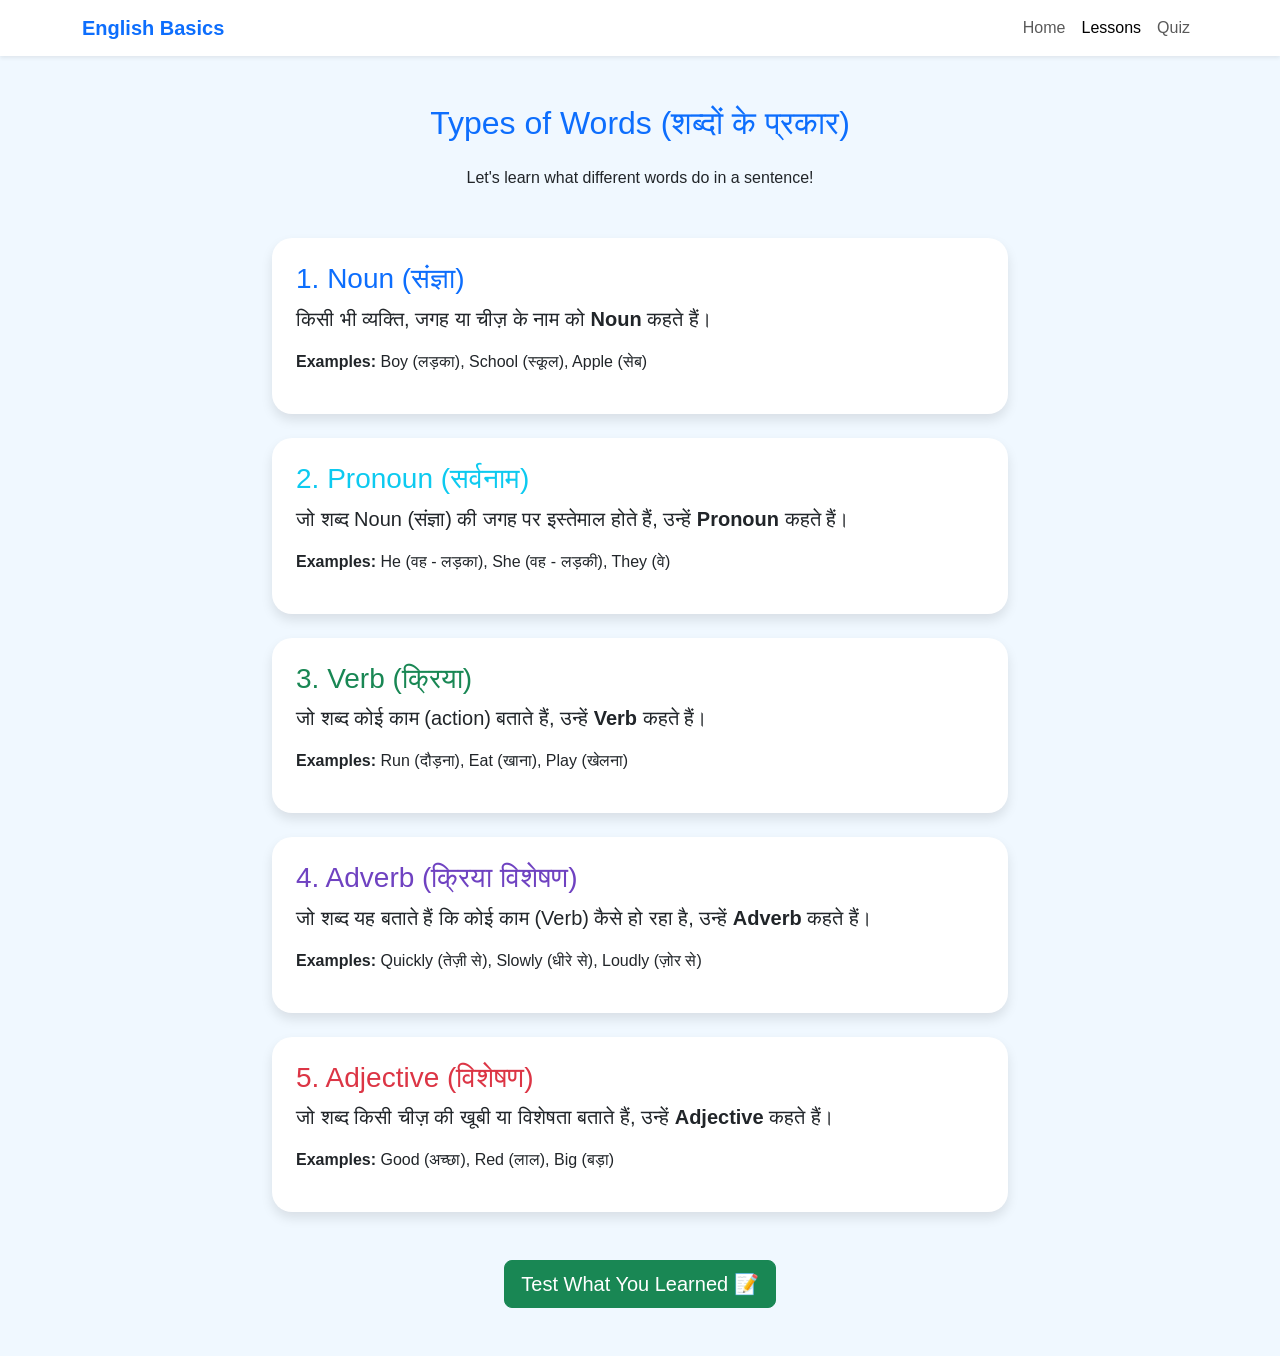
==== lessons2.html @ c2ea153f "Add files via upload" ====
<!DOCTYPE html>
<html lang="en">
<head>
    <meta charset="UTF-8">
    <meta name="viewport" content="width=device-width, initial-scale=1.0">
    <title>Word Types - English Basics</title>

    <!-- Bootstrap 5 CSS -->
    <link href="https://cdn.jsdelivr.net/npm/bootstrap@5.3.3/dist/css/bootstrap.min.css" rel="stylesheet" integrity="sha384-QWTKZyjpPEjISv5WaRU9OFeRpok6YctnYmDr5pNlyT2bRjXh0JMhjY6hW+ALEwIH" crossorigin="anonymous">
    
    <!-- Custom CSS -->
    <link rel="stylesheet" href="style.css">
</head>
<body>

    <!-- Navigation Bar -->
    <nav class="navbar navbar-expand-lg navbar-light bg-white shadow-sm">
      <div class="container">
        <a class="navbar-brand text-primary fw-bold" href="index.html">English Basics</a>
        <button class="navbar-toggler" type="button" data-bs-toggle="collapse" data-bs-target="#navbarNav">
          <span class="navbar-toggler-icon"></span>
        </button>
        <div class="collapse navbar-collapse" id="navbarNav">
          <ul class="navbar-nav ms-auto">
            <li class="nav-item">
              <a class="nav-link" href="index.html">Home</a>
            </li>
            <li class="nav-item">
              <a class="nav-link active" href="lessons.html">Lessons</a>
            </li>
            <li class="nav-item">
              <a class="nav-link" href="quiz1.html">Quiz</a>
            </li>
          </ul>
        </div>
      </div>
    </nav>

    <!-- Main Content -->
    <div class="container mt-5">
        <h2 class="text-center text-primary mb-4">Types of Words (शब्दों के प्रकार)</h2>
        <p class="text-center mb-5">Let's learn what different words do in a sentence!</p>
        
        <div class="row justify-content-center">
            
            <!-- Noun Card -->
            <div class="col-md-8 mb-4">
                <div class="card lesson-card p-4">
                    <h3 class="text-primary">1. Noun (संज्ञा)</h3>
                    <p class="fs-5">किसी भी व्यक्ति, जगह या चीज़ के नाम को <strong>Noun</strong> कहते हैं।</p>
                    <p><strong>Examples:</strong> Boy (लड़का), School (स्कूल), Apple (सेब)</p>
                </div>
            </div>

            <!-- Pronoun Card -->
            <div class="col-md-8 mb-4">
                <div class="card lesson-card p-4">
                    <h3 class="text-info">2. Pronoun (सर्वनाम)</h3>
                    <p class="fs-5">जो शब्द Noun (संज्ञा) की जगह पर इस्तेमाल होते हैं, उन्हें <strong>Pronoun</strong> कहते हैं।</p>
                    <p><strong>Examples:</strong> He (वह - लड़का), She (वह - लड़की), They (वे)</p>
                </div>
            </div>

            <!-- Verb Card -->
            <div class="col-md-8 mb-4">
                <div class="card lesson-card p-4">
                    <h3 class="text-success">3. Verb (क्रिया)</h3>
                    <p class="fs-5">जो शब्द कोई काम (action) बताते हैं, उन्हें <strong>Verb</strong> कहते हैं।</p>
                    <p><strong>Examples:</strong> Run (दौड़ना), Eat (खाना), Play (खेलना)</p>
                </div>
            </div>

            <!-- Adverb Card -->
            <div class="col-md-8 mb-4">
                <div class="card lesson-card p-4">
                    <h3 style="color: #6f42c1;">4. Adverb (क्रिया विशेषण)</h3>
                    <p class="fs-5">जो शब्द यह बताते हैं कि कोई काम (Verb) कैसे हो रहा है, उन्हें <strong>Adverb</strong> कहते हैं।</p>
                    <p><strong>Examples:</strong> Quickly (तेज़ी से), Slowly (धीरे से), Loudly (ज़ोर से)</p>
                </div>
            </div>

            <!-- Adjective Card -->
            <div class="col-md-8 mb-4">
                <div class="card lesson-card p-4">
                    <h3 class="text-danger">5. Adjective (विशेषण)</h3>
                    <p class="fs-5">जो शब्द किसी चीज़ की खूबी या विशेषता बताते हैं, उन्हें <strong>Adjective</strong> कहते हैं।</p>
                    <p><strong>Examples:</strong> Good (अच्छा), Red (लाल), Big (बड़ा)</p>
                </div>
            </div>

        </div>
        
        <div class="text-center mt-4 mb-5">
            <a href="quiz1.html" class="btn btn-success btn-lg">Test What You Learned 📝</a>
        </div>
    </div>

    <!-- Bootstrap 5 JavaScript Bundle -->
    <script src="https://cdn.jsdelivr.net/npm/bootstrap@5.3.3/dist/js/bootstrap.bundle.min.js" integrity="sha384-YvpcrYf0tY3lHB60NNkmxc5s9fDVZLESaAA55NDzOxhy9GkcIdslK1eN7N6jIeHz" crossorigin="anonymous"></script>
    
    <!-- Custom JavaScript -->
    <script src="script.js"></script>
</body>
</html>
---- style.css ----
body {
    background-color: #f0f8ff; 
    font-family: 'Comic Sans MS', 'Chalkboard SE', sans-serif; 
}

.lesson-card {
    border-radius: 20px; 
    border: none; 
    box-shadow: 0 6px 12px rgba(0, 0, 0, 0.1);
    transition: transform 0.2s; 
}
.lesson-card:hover {
    transform: translateY(-5px);
}
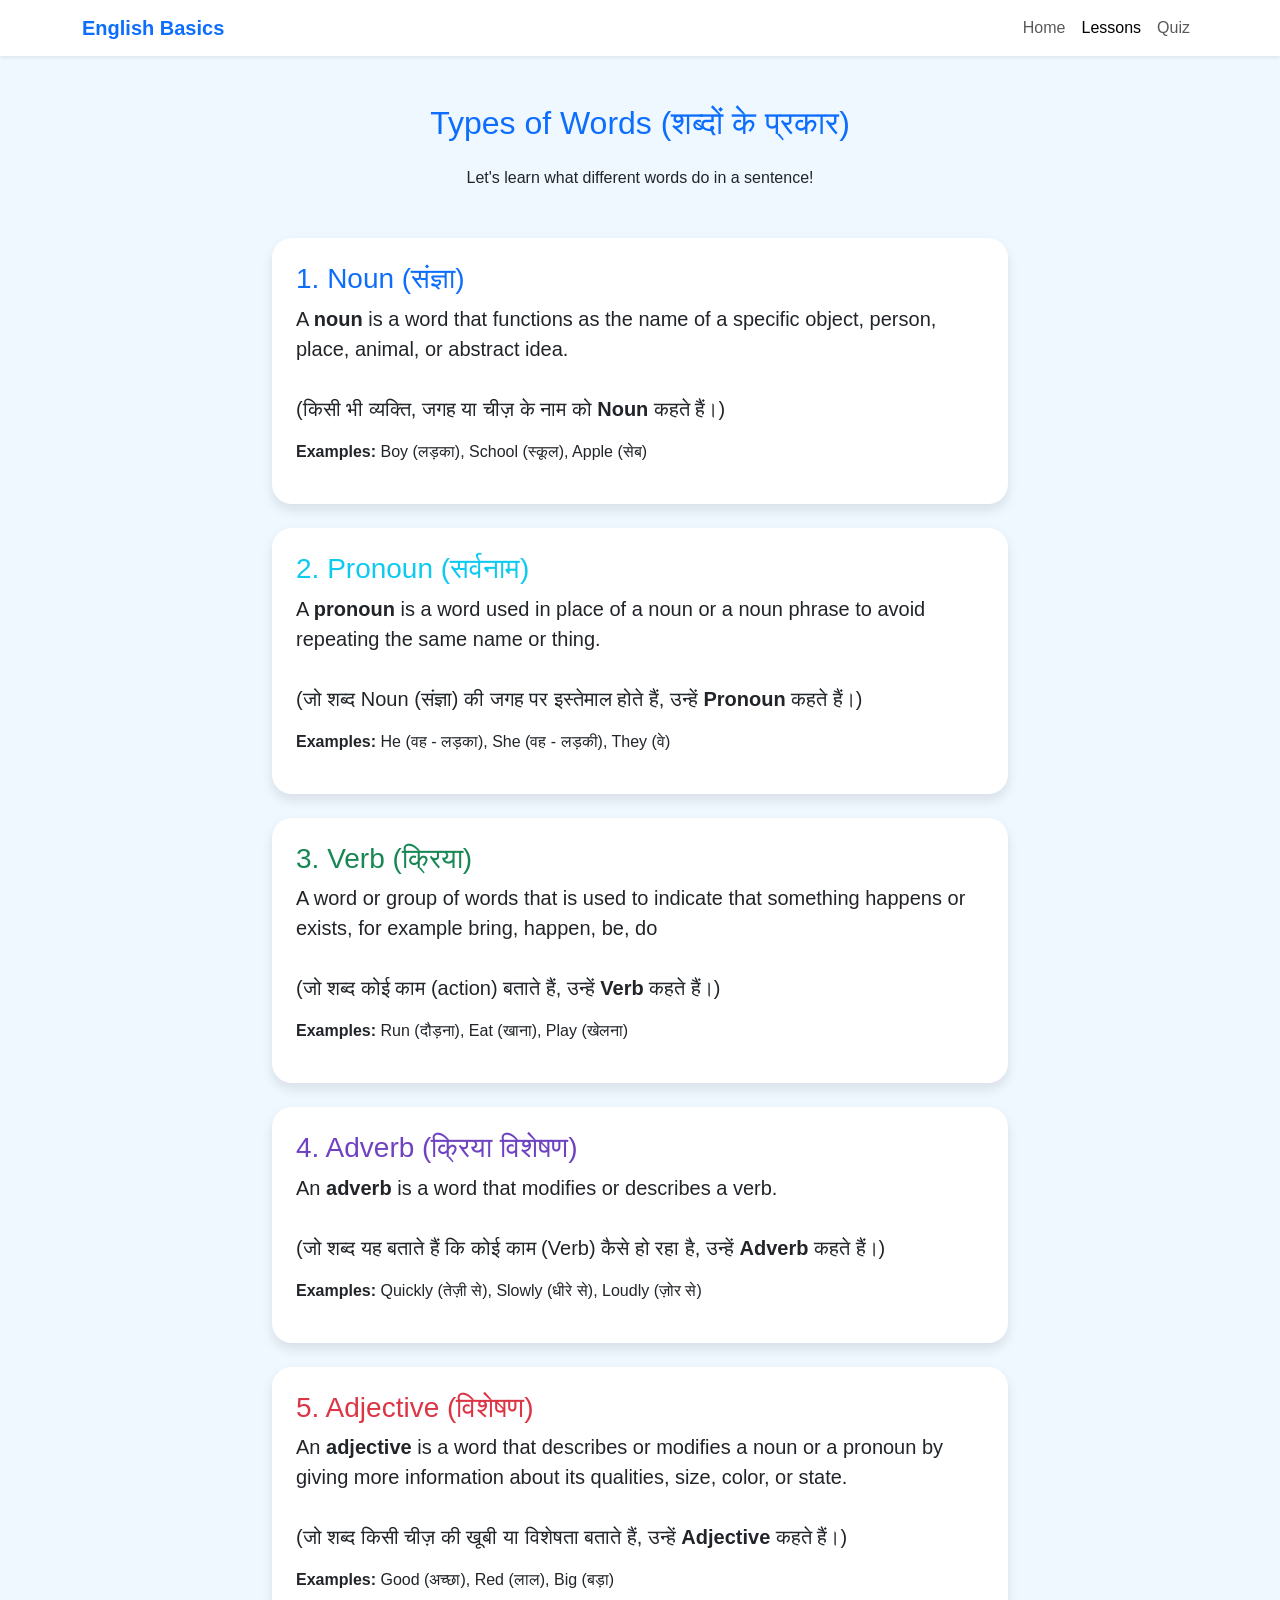
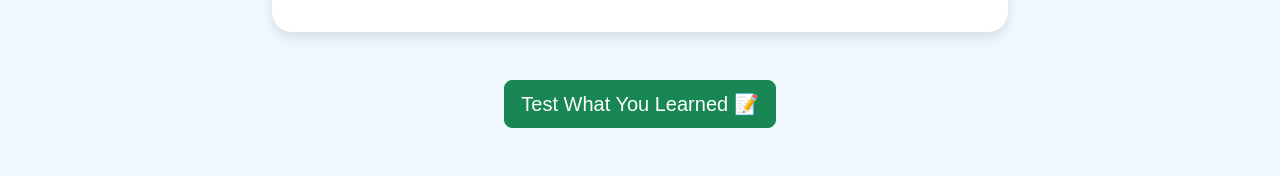
==== commit 0e5e26e3: "Update lessons2.html" ====
--- a/lessons2.html
+++ b/lessons2.html
@@ -47,7 +47,7 @@
             <div class="col-md-8 mb-4">
                 <div class="card lesson-card p-4">
                     <h3 class="text-primary">1. Noun (संज्ञा)</h3>
-                    <p class="fs-5">किसी भी व्यक्ति, जगह या चीज़ के नाम को <strong>Noun</strong> कहते हैं।</p>
+                    <p class="fs-5">A <strong>noun </strong> is a word that functions as the name of a specific object, person, place, animal, or abstract idea.<br><br>(किसी भी व्यक्ति, जगह या चीज़ के नाम को <strong>Noun</strong> कहते हैं।)</p>
                     <p><strong>Examples:</strong> Boy (लड़का), School (स्कूल), Apple (सेब)</p>
                 </div>
             </div>
@@ -56,7 +56,7 @@
             <div class="col-md-8 mb-4">
                 <div class="card lesson-card p-4">
                     <h3 class="text-info">2. Pronoun (सर्वनाम)</h3>
-                    <p class="fs-5">जो शब्द Noun (संज्ञा) की जगह पर इस्तेमाल होते हैं, उन्हें <strong>Pronoun</strong> कहते हैं।</p>
+                    <p class="fs-5">A <strong>pronoun</strong> is a word used in place of a noun or a noun phrase to avoid repeating the same name or thing.<br><br>(जो शब्द Noun (संज्ञा) की जगह पर इस्तेमाल होते हैं, उन्हें <strong>Pronoun</strong> कहते हैं।)</p>
                     <p><strong>Examples:</strong> He (वह - लड़का), She (वह - लड़की), They (वे)</p>
                 </div>
             </div>
@@ -65,7 +65,7 @@
             <div class="col-md-8 mb-4">
                 <div class="card lesson-card p-4">
                     <h3 class="text-success">3. Verb (क्रिया)</h3>
-                    <p class="fs-5">जो शब्द कोई काम (action) बताते हैं, उन्हें <strong>Verb</strong> कहते हैं।</p>
+                    <p class="fs-5">A word or group of words that is used to indicate that something happens or exists, for example bring, happen, be, do<br><br>(जो शब्द कोई काम (action) बताते हैं, उन्हें <strong>Verb</strong> कहते हैं।)</p>
                     <p><strong>Examples:</strong> Run (दौड़ना), Eat (खाना), Play (खेलना)</p>
                 </div>
             </div>
@@ -74,7 +74,7 @@
             <div class="col-md-8 mb-4">
                 <div class="card lesson-card p-4">
                     <h3 style="color: #6f42c1;">4. Adverb (क्रिया विशेषण)</h3>
-                    <p class="fs-5">जो शब्द यह बताते हैं कि कोई काम (Verb) कैसे हो रहा है, उन्हें <strong>Adverb</strong> कहते हैं।</p>
+                    <p class="fs-5">An <strong>adverb</strong> is a word that modifies or describes a verb. <br><br>(जो शब्द यह बताते हैं कि कोई काम (Verb) कैसे हो रहा है, उन्हें <strong>Adverb</strong> कहते हैं।)</p>
                     <p><strong>Examples:</strong> Quickly (तेज़ी से), Slowly (धीरे से), Loudly (ज़ोर से)</p>
                 </div>
             </div>
@@ -83,7 +83,7 @@
             <div class="col-md-8 mb-4">
                 <div class="card lesson-card p-4">
                     <h3 class="text-danger">5. Adjective (विशेषण)</h3>
-                    <p class="fs-5">जो शब्द किसी चीज़ की खूबी या विशेषता बताते हैं, उन्हें <strong>Adjective</strong> कहते हैं।</p>
+                    <p class="fs-5">An <strong>adjective</strong> is a word that describes or modifies a noun or a pronoun by giving more information about its qualities, size, color, or state.<br><br>(जो शब्द किसी चीज़ की खूबी या विशेषता बताते हैं, उन्हें <strong>Adjective</strong> कहते हैं।)</p>
                     <p><strong>Examples:</strong> Good (अच्छा), Red (लाल), Big (बड़ा)</p>
                 </div>
             </div>
@@ -101,4 +101,4 @@
     <!-- Custom JavaScript -->
     <script src="script.js"></script>
 </body>
-</html>+</html>
